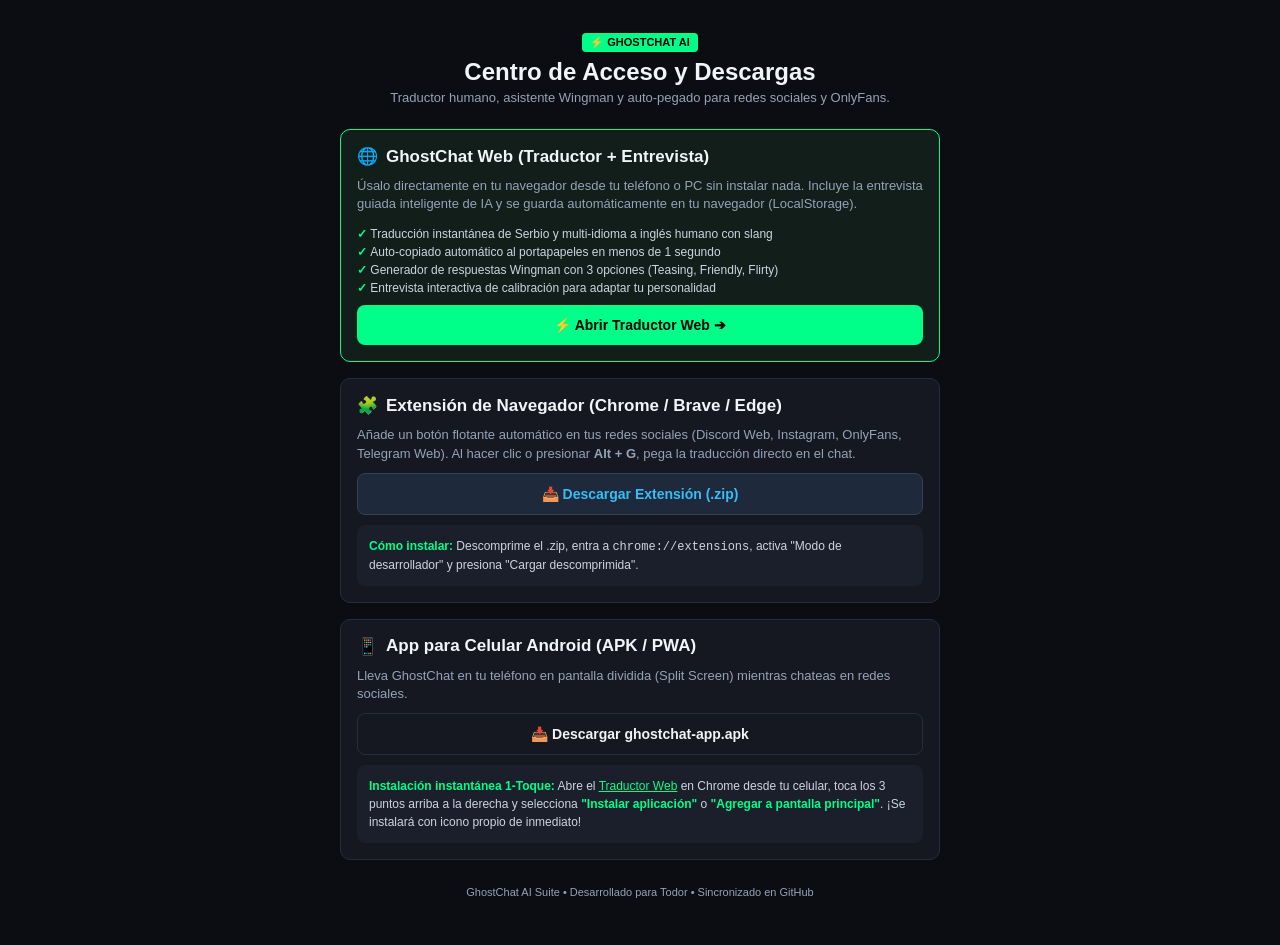
==== index.html @ 70e1f5a8 "Initial release of GhostChat AI Suite" ====
<!DOCTYPE html>
<html lang="es">
<head>
  <meta charset="UTF-8">
  <meta name="viewport" content="width=device-width, initial-scale=1.0, maximum-scale=1.0, user-scalable=no">
  <title>GhostChat AI - Centro de Descargas y Acceso Web</title>
  <meta name="theme-color" content="#0c0d12">
  <style>
    :root {
      --bg: #0c0d12;
      --card: #151821;
      --border: #262c3d;
      --accent: #00ff88;
      --text: #f1f5f9;
      --muted: #94a3b8;
      --blue: #38bdf8;
      --radius: 10px;
    }
    * { box-sizing: border-box; margin: 0; padding: 0; }
    body {
      background: var(--bg);
      color: var(--text);
      font-family: -apple-system, BlinkMacSystemFont, "Segoe UI", Roboto, sans-serif;
      padding: 16px;
      display: flex;
      justify-content: center;
    }
    .container {
      width: 100%;
      max-width: 600px;
      display: flex;
      flex-direction: column;
      gap: 16px;
      padding-bottom: 32px;
    }
    .header {
      text-align: center;
      padding: 16px 0 8px;
    }
    .badge {
      background: var(--accent);
      color: #000;
      font-weight: 800;
      font-size: 11px;
      padding: 3px 8px;
      border-radius: 4px;
      display: inline-block;
      margin-bottom: 6px;
    }
    h1 { font-size: 24px; font-weight: 800; }
    .subtitle { font-size: 13px; color: var(--muted); margin-top: 4px; }
    .card {
      background: var(--card);
      border: 1px solid var(--border);
      border-radius: var(--radius);
      padding: 16px;
      display: flex;
      flex-direction: column;
      gap: 10px;
    }
    .card.highlight {
      border-color: var(--accent);
      background: #111e19;
    }
    .card-title {
      display: flex;
      align-items: center;
      gap: 8px;
      font-size: 17px;
      font-weight: 700;
    }
    .card-desc {
      font-size: 13px;
      color: var(--muted);
      line-height: 1.4;
    }
    .btn {
      display: inline-flex;
      justify-content: center;
      align-items: center;
      gap: 6px;
      padding: 12px 16px;
      font-size: 14px;
      font-weight: 700;
      border-radius: 8px;
      text-decoration: none;
      text-align: center;
      cursor: pointer;
      border: none;
    }
    .btn.primary {
      background: var(--accent);
      color: #000;
    }
    .btn.secondary {
      background: #1e293b;
      color: var(--blue);
      border: 1px solid #334155;
    }
    .btn.outline {
      background: transparent;
      color: var(--text);
      border: 1px solid var(--border);
    }
    .btn:hover { opacity: 0.95; }
    .features-list {
      list-style: none;
      font-size: 12px;
      color: #cbd5e1;
      display: flex;
      flex-direction: column;
      gap: 4px;
      margin-top: 4px;
    }
    .features-list li::before {
      content: "✓ ";
      color: var(--accent);
      font-weight: bold;
    }
    .guide-box {
      background: #1b1f2b;
      border-radius: 8px;
      padding: 12px;
      font-size: 12px;
      line-height: 1.5;
      color: #cbd5e1;
    }
    .guide-box strong { color: var(--accent); }
    .footer {
      text-align: center;
      font-size: 11px;
      color: var(--muted);
      margin-top: 10px;
    }
  </style>
</head>
<body>
  <div class="container">
    <header class="header">
      <span class="badge">⚡ GHOSTCHAT AI</span>
      <h1>Centro de Acceso y Descargas</h1>
      <p class="subtitle">Traductor humano, asistente Wingman y auto-pegado para redes sociales y OnlyFans.</p>
    </header>

    <!-- OPTION 1: WEB TRANSLATOR (FEATURED) -->
    <div class="card highlight">
      <div class="card-title">
        <span>🌐</span>
        <span>GhostChat Web (Traductor + Entrevista)</span>
      </div>
      <p class="card-desc">
        Úsalo directamente en tu navegador desde tu teléfono o PC sin instalar nada. Incluye la entrevista guiada inteligente de IA y se guarda automáticamente en tu navegador (LocalStorage).
      </p>
      <ul class="features-list">
        <li>Traducción instantánea de Serbio y multi-idioma a inglés humano con slang</li>
        <li>Auto-copiado automático al portapapeles en menos de 1 segundo</li>
        <li>Generador de respuestas Wingman con 3 opciones (Teasing, Friendly, Flirty)</li>
        <li>Entrevista interactiva de calibración para adaptar tu personalidad</li>
      </ul>
      <a href="./app/index.html" class="btn primary">⚡ Abrir Traductor Web ➔</a>
    </div>

    <!-- OPTION 2: EXTENSION DOWNLOAD -->
    <div class="card">
      <div class="card-title">
        <span>🧩</span>
        <span>Extensión de Navegador (Chrome / Brave / Edge)</span>
      </div>
      <p class="card-desc">
        Añade un botón flotante automático en tus redes sociales (Discord Web, Instagram, OnlyFans, Telegram Web). Al hacer clic o presionar <strong>Alt + G</strong>, pega la traducción directo en el chat.
      </p>
      <a href="./downloads/ghostchat-extension.zip" download class="btn secondary">📥 Descargar Extensión (.zip)</a>
      <div class="guide-box">
        <strong>Cómo instalar:</strong> Descomprime el .zip, entra a <code>chrome://extensions</code>, activa "Modo de desarrollador" y presiona "Cargar descomprimida".
      </div>
    </div>

    <!-- OPTION 3: APK DOWNLOAD -->
    <div class="card">
      <div class="card-title">
        <span>📱</span>
        <span>App para Celular Android (APK / PWA)</span>
      </div>
      <p class="card-desc">
        Lleva GhostChat en tu teléfono en pantalla dividida (Split Screen) mientras chateas en redes sociales.
      </p>
      <a href="./downloads/ghostchat-app.apk" download class="btn outline">📥 Descargar ghostchat-app.apk</a>
      <div class="guide-box">
        <strong>Instalación instantánea 1-Toque:</strong> Abre el <a href="./app/index.html" style="color:var(--accent);">Traductor Web</a> en Chrome desde tu celular, toca los 3 puntos arriba a la derecha y selecciona <strong>"Instalar aplicación"</strong> o <strong>"Agregar a pantalla principal"</strong>. ¡Se instalará con icono propio de inmediato!
      </div>
    </div>

    <footer class="footer">
      GhostChat AI Suite • Desarrollado para Todor • Sincronizado en GitHub
    </footer>
  </div>
</body>
</html>
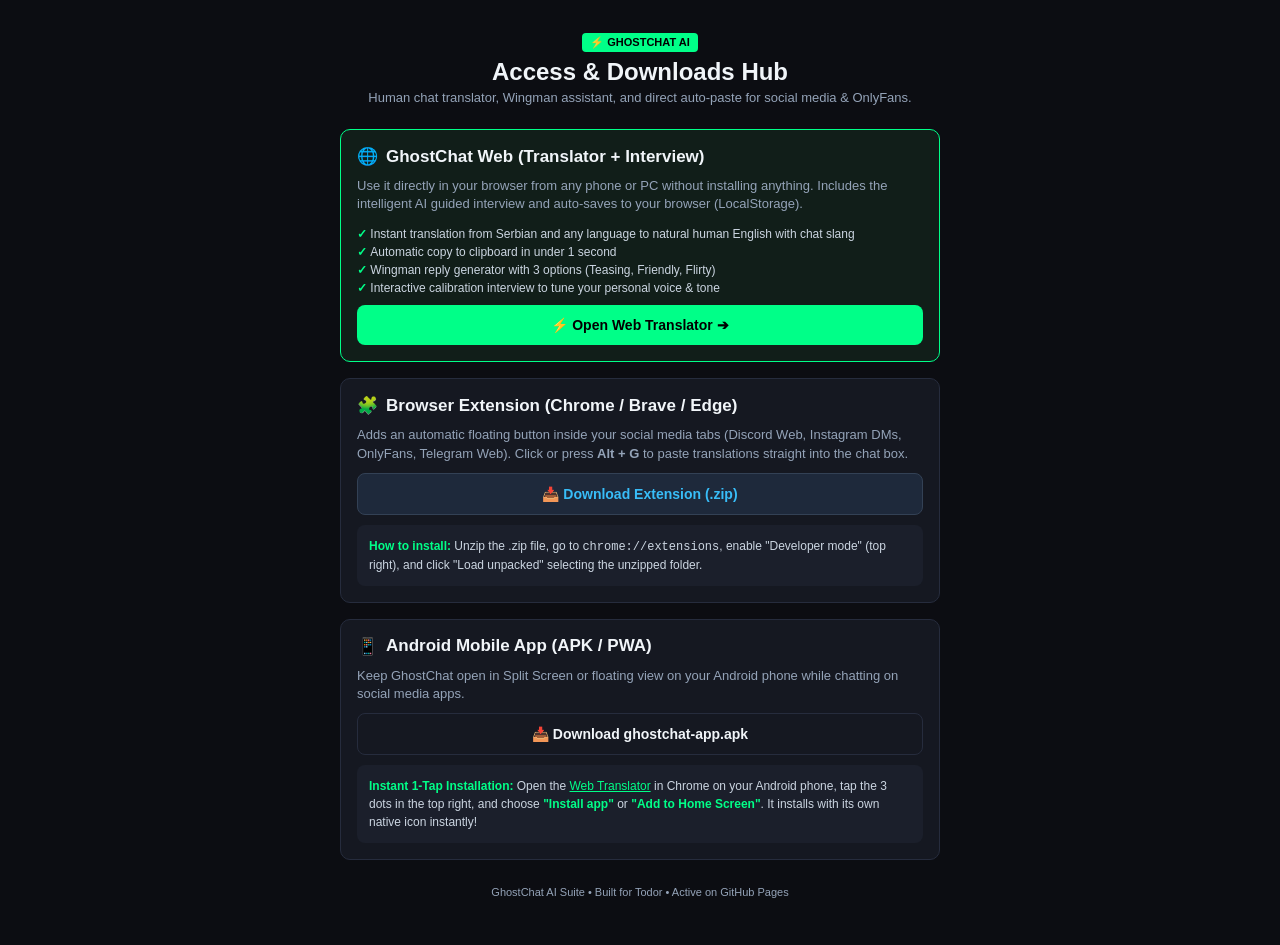
==== commit 6adb89ce: "Update all interfaces to English with obfuscated API key security" ====
--- a/index.html
+++ b/index.html
@@ -1,9 +1,9 @@
 <!DOCTYPE html>
-<html lang="es">
+<html lang="en">
 <head>
   <meta charset="UTF-8">
   <meta name="viewport" content="width=device-width, initial-scale=1.0, maximum-scale=1.0, user-scalable=no">
-  <title>GhostChat AI - Centro de Descargas y Acceso Web</title>
+  <title>GhostChat AI - Access & Downloads Hub</title>
   <meta name="theme-color" content="#0c0d12">
   <style>
     :root {
@@ -138,40 +138,40 @@
   <div class="container">
     <header class="header">
       <span class="badge">⚡ GHOSTCHAT AI</span>
-      <h1>Centro de Acceso y Descargas</h1>
-      <p class="subtitle">Traductor humano, asistente Wingman y auto-pegado para redes sociales y OnlyFans.</p>
+      <h1>Access & Downloads Hub</h1>
+      <p class="subtitle">Human chat translator, Wingman assistant, and direct auto-paste for social media & OnlyFans.</p>
     </header>
 
     <!-- OPTION 1: WEB TRANSLATOR (FEATURED) -->
     <div class="card highlight">
       <div class="card-title">
         <span>🌐</span>
-        <span>GhostChat Web (Traductor + Entrevista)</span>
+        <span>GhostChat Web (Translator + Interview)</span>
       </div>
       <p class="card-desc">
-        Úsalo directamente en tu navegador desde tu teléfono o PC sin instalar nada. Incluye la entrevista guiada inteligente de IA y se guarda automáticamente en tu navegador (LocalStorage).
+        Use it directly in your browser from any phone or PC without installing anything. Includes the intelligent AI guided interview and auto-saves to your browser (LocalStorage).
       </p>
       <ul class="features-list">
-        <li>Traducción instantánea de Serbio y multi-idioma a inglés humano con slang</li>
-        <li>Auto-copiado automático al portapapeles en menos de 1 segundo</li>
-        <li>Generador de respuestas Wingman con 3 opciones (Teasing, Friendly, Flirty)</li>
-        <li>Entrevista interactiva de calibración para adaptar tu personalidad</li>
+        <li>Instant translation from Serbian and any language to natural human English with chat slang</li>
+        <li>Automatic copy to clipboard in under 1 second</li>
+        <li>Wingman reply generator with 3 options (Teasing, Friendly, Flirty)</li>
+        <li>Interactive calibration interview to tune your personal voice & tone</li>
       </ul>
-      <a href="./app/index.html" class="btn primary">⚡ Abrir Traductor Web ➔</a>
+      <a href="./app/index.html" class="btn primary">⚡ Open Web Translator ➔</a>
     </div>
 
     <!-- OPTION 2: EXTENSION DOWNLOAD -->
     <div class="card">
       <div class="card-title">
         <span>🧩</span>
-        <span>Extensión de Navegador (Chrome / Brave / Edge)</span>
+        <span>Browser Extension (Chrome / Brave / Edge)</span>
       </div>
       <p class="card-desc">
-        Añade un botón flotante automático en tus redes sociales (Discord Web, Instagram, OnlyFans, Telegram Web). Al hacer clic o presionar <strong>Alt + G</strong>, pega la traducción directo en el chat.
+        Adds an automatic floating button inside your social media tabs (Discord Web, Instagram DMs, OnlyFans, Telegram Web). Click or press <strong>Alt + G</strong> to paste translations straight into the chat box.
       </p>
-      <a href="./downloads/ghostchat-extension.zip" download class="btn secondary">📥 Descargar Extensión (.zip)</a>
+      <a href="./downloads/ghostchat-extension.zip" download class="btn secondary">📥 Download Extension (.zip)</a>
       <div class="guide-box">
-        <strong>Cómo instalar:</strong> Descomprime el .zip, entra a <code>chrome://extensions</code>, activa "Modo de desarrollador" y presiona "Cargar descomprimida".
+        <strong>How to install:</strong> Unzip the .zip file, go to <code>chrome://extensions</code>, enable "Developer mode" (top right), and click "Load unpacked" selecting the unzipped folder.
       </div>
     </div>
 
@@ -179,19 +179,19 @@
     <div class="card">
       <div class="card-title">
         <span>📱</span>
-        <span>App para Celular Android (APK / PWA)</span>
+        <span>Android Mobile App (APK / PWA)</span>
       </div>
       <p class="card-desc">
-        Lleva GhostChat en tu teléfono en pantalla dividida (Split Screen) mientras chateas en redes sociales.
+        Keep GhostChat open in Split Screen or floating view on your Android phone while chatting on social media apps.
       </p>
-      <a href="./downloads/ghostchat-app.apk" download class="btn outline">📥 Descargar ghostchat-app.apk</a>
+      <a href="./downloads/ghostchat-app.apk" download class="btn outline">📥 Download ghostchat-app.apk</a>
       <div class="guide-box">
-        <strong>Instalación instantánea 1-Toque:</strong> Abre el <a href="./app/index.html" style="color:var(--accent);">Traductor Web</a> en Chrome desde tu celular, toca los 3 puntos arriba a la derecha y selecciona <strong>"Instalar aplicación"</strong> o <strong>"Agregar a pantalla principal"</strong>. ¡Se instalará con icono propio de inmediato!
+        <strong>Instant 1-Tap Installation:</strong> Open the <a href="./app/index.html" style="color:var(--accent);">Web Translator</a> in Chrome on your Android phone, tap the 3 dots in the top right, and choose <strong>"Install app"</strong> or <strong>"Add to Home Screen"</strong>. It installs with its own native icon instantly!
       </div>
     </div>
 
     <footer class="footer">
-      GhostChat AI Suite • Desarrollado para Todor • Sincronizado en GitHub
+      GhostChat AI Suite • Built for Todor • Active on GitHub Pages
     </footer>
   </div>
 </body>
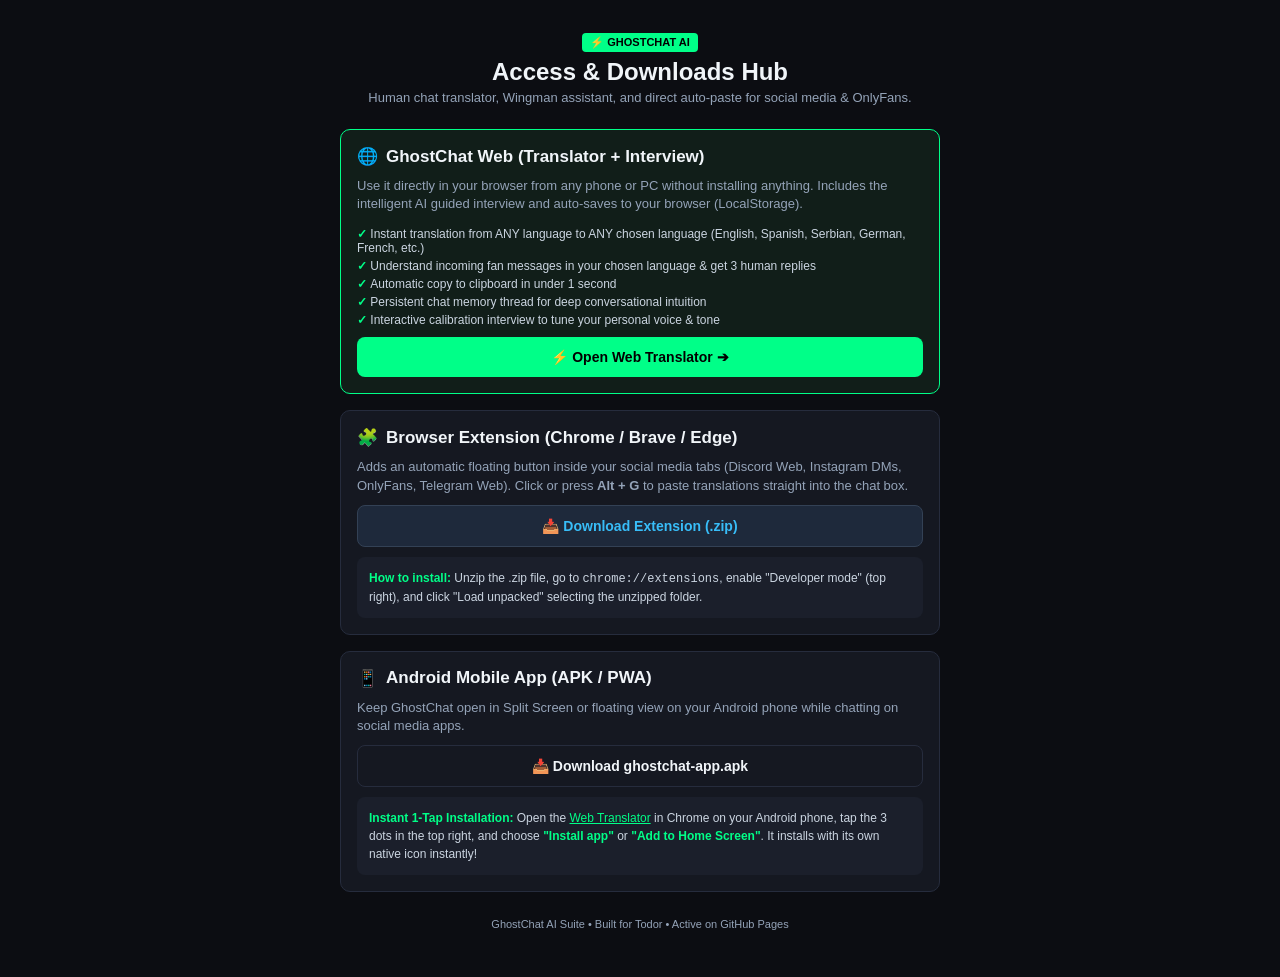
==== commit d22daa78: "Add Any-to-Any language translation and customizable fan message translation" ====
--- a/index.html
+++ b/index.html
@@ -152,9 +152,10 @@
         Use it directly in your browser from any phone or PC without installing anything. Includes the intelligent AI guided interview and auto-saves to your browser (LocalStorage).
       </p>
       <ul class="features-list">
-        <li>Instant translation from Serbian and any language to natural human English with chat slang</li>
+        <li>Instant translation from ANY language to ANY chosen language (English, Spanish, Serbian, German, French, etc.)</li>
+        <li>Understand incoming fan messages in your chosen language & get 3 human replies</li>
         <li>Automatic copy to clipboard in under 1 second</li>
-        <li>Wingman reply generator with 3 options (Teasing, Friendly, Flirty)</li>
+        <li>Persistent chat memory thread for deep conversational intuition</li>
         <li>Interactive calibration interview to tune your personal voice & tone</li>
       </ul>
       <a href="./app/index.html" class="btn primary">⚡ Open Web Translator ➔</a>
